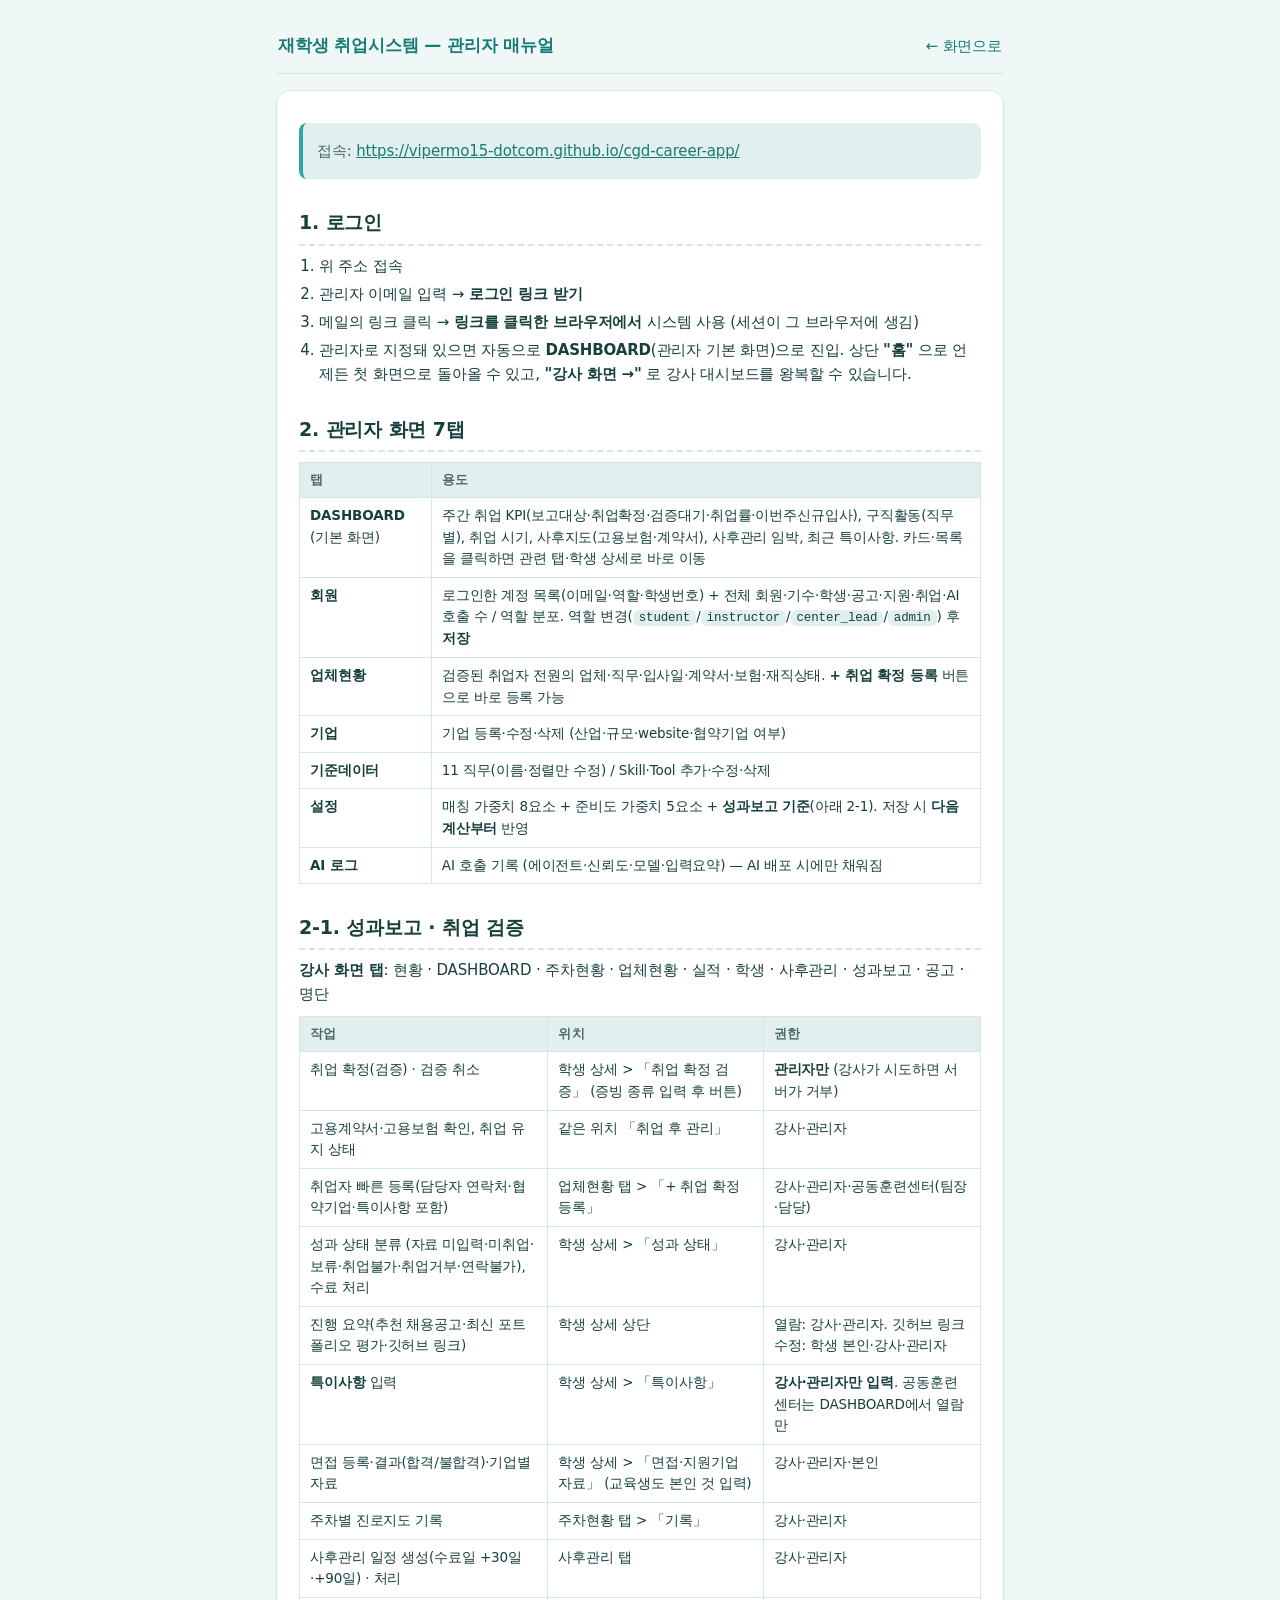
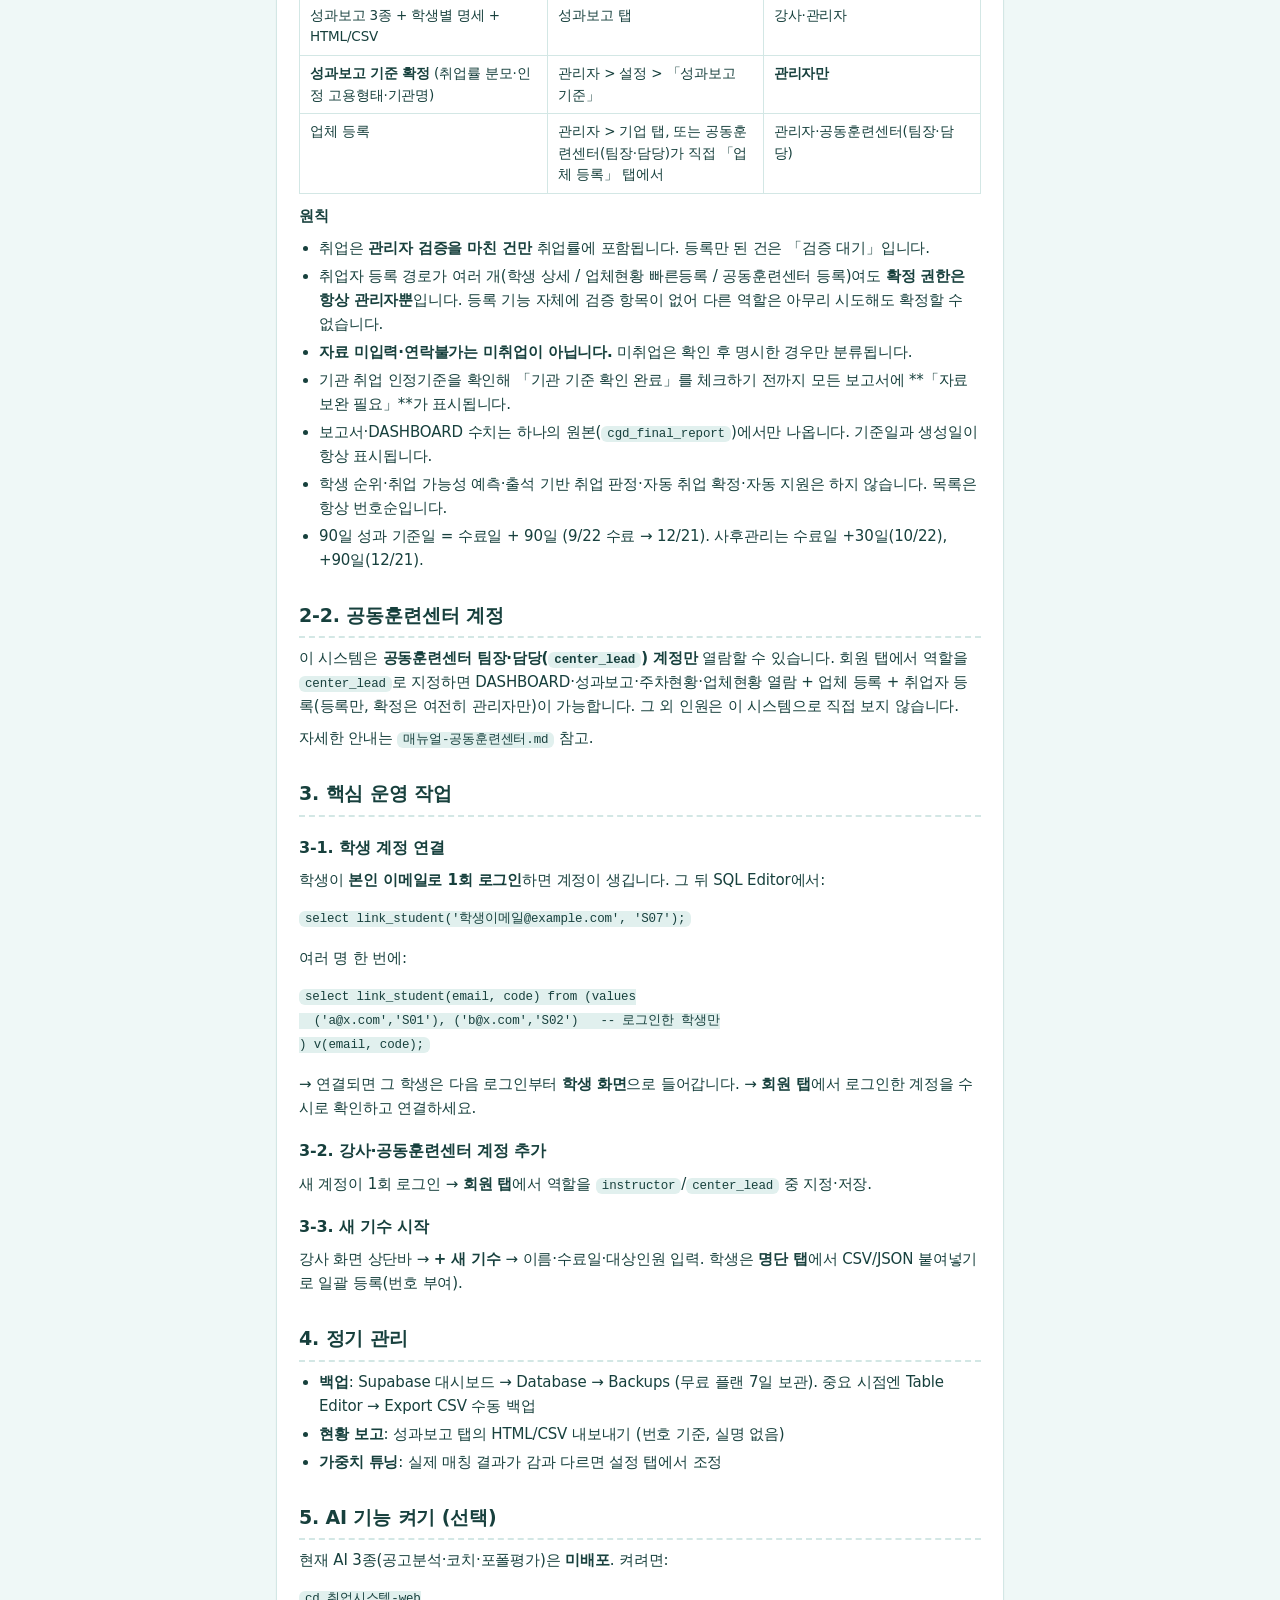
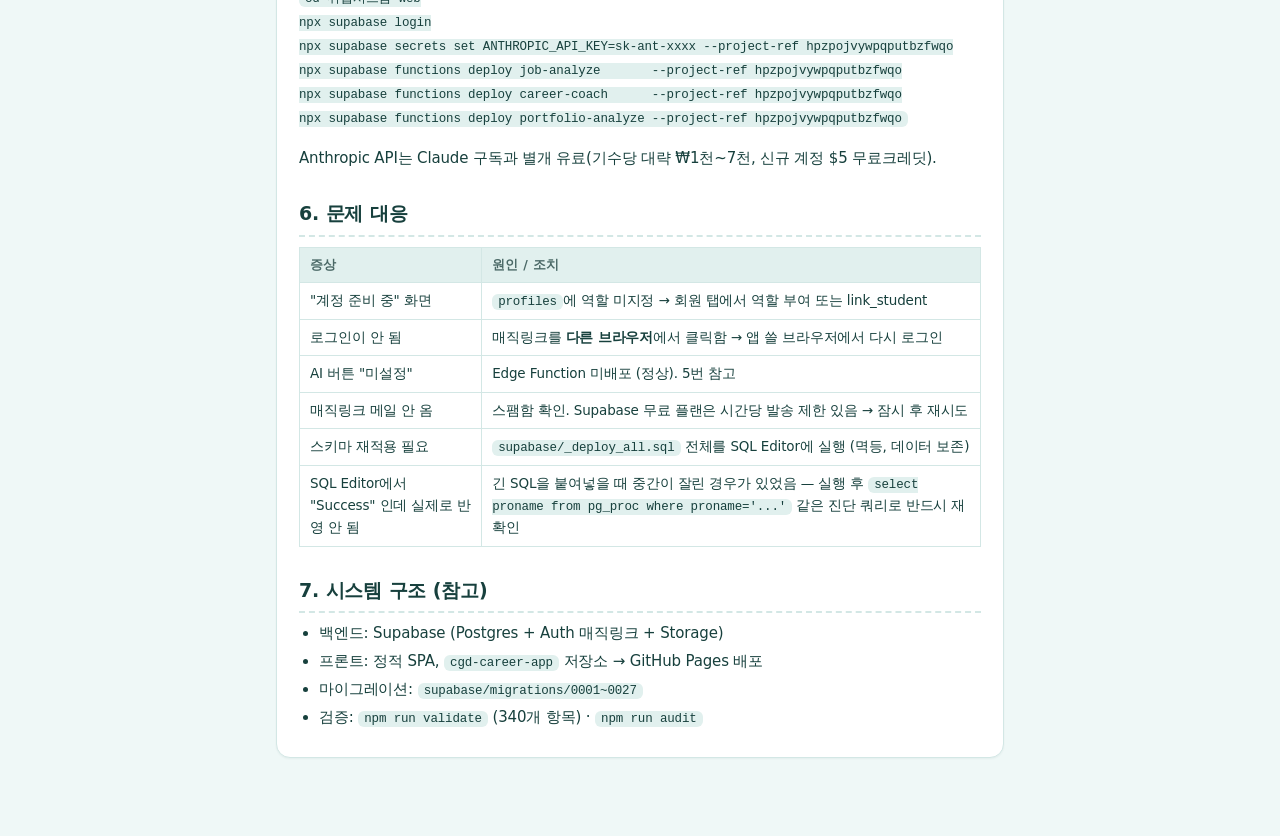
==== help/admin.html @ b1d8bd39 "앱 내 매뉴얼 링크 반영 Co-Authored-By: Claude Sonnet 5 <noreply@anthropic.com>" ====
<!doctype html>
<html lang="ko">
<head>
<meta charset="utf-8">
<meta name="viewport" content="width=device-width, initial-scale=1">
<title>재학생 취업시스템 — 관리자 매뉴얼</title>
<link rel="stylesheet" href="../app.css">
<style>
  .help-wrap { max-width: 760px; margin: 0 auto; padding: 28px 16px 64px; }
  .help-doc h2 { margin: 28px 0 8px; padding-bottom: 6px; border-bottom: 2px dashed var(--line); font-size: 19px; }
  .help-doc h3 { margin: 18px 0 6px; font-size: 16px; }
  .help-doc ul, .help-doc ol { padding-left: 20px; margin: 6px 0; }
  .help-doc li { margin: 4px 0; }
  .help-doc p { margin: 8px 0; }
  .help-doc blockquote { margin: 10px 0; padding: 8px 14px; border-left: 4px solid var(--accent); background: var(--bg-alt); color: var(--muted); border-radius: 8px; }
  .help-doc table { width: 100%; border-collapse: collapse; font-size: 13.5px; margin: 10px 0; }
  .help-doc th, .help-doc td { border: 1px solid var(--line); padding: 7px 10px; text-align: left; vertical-align: top; }
  .help-doc th { background: var(--bg-alt); font-weight: 700; }
  .help-doc code { background: var(--bg-alt); padding: 1px 6px; border-radius: 6px; font-size: 12.5px; }
</style>
</head>
<body>
<div class="help-wrap">
  <header class="topbar" style="margin-bottom:16px">
    <strong>재학생 취업시스템 — 관리자 매뉴얼</strong>
    <a href="../#/admin" class="ghost home-link" title="화면으로 돌아가기">← 화면으로</a>
  </header>
  <div class="card help-doc"><blockquote>
<p>접속: <a href="https://vipermo15-dotcom.github.io/cgd-career-app/">https://vipermo15-dotcom.github.io/cgd-career-app/</a></p>
</blockquote>
<h2>1. 로그인</h2>
<ol>
<li>위 주소 접속</li>
<li>관리자 이메일 입력 → <strong>로그인 링크 받기</strong></li>
<li>메일의 링크 클릭 → <strong>링크를 클릭한 브라우저에서</strong> 시스템 사용 (세션이 그 브라우저에 생김)</li>
<li>관리자로 지정돼 있으면 자동으로 <strong>DASHBOARD</strong>(관리자 기본 화면)으로 진입. 상단 <strong>&quot;홈&quot;</strong> 으로 언제든 첫 화면으로 돌아올 수 있고, <strong>&quot;강사 화면 →&quot;</strong> 로 강사 대시보드를 왕복할 수 있습니다.</li>
</ol>
<h2>2. 관리자 화면 7탭</h2>
<table>
<thead>
<tr>
<th>탭</th>
<th>용도</th>
</tr>
</thead>
<tbody><tr>
<td><strong>DASHBOARD</strong> (기본 화면)</td>
<td>주간 취업 KPI(보고대상·취업확정·검증대기·취업률·이번주신규입사), 구직활동(직무별), 취업 시기, 사후지도(고용보험·계약서), 사후관리 임박, 최근 특이사항. 카드·목록을 클릭하면 관련 탭·학생 상세로 바로 이동</td>
</tr>
<tr>
<td><strong>회원</strong></td>
<td>로그인한 계정 목록(이메일·역할·학생번호) + 전체 회원·기수·학생·공고·지원·취업·AI 호출 수 / 역할 분포. 역할 변경(<code>student</code>/<code>instructor</code>/<code>center_lead</code>/<code>admin</code>) 후 <strong>저장</strong></td>
</tr>
<tr>
<td><strong>업체현황</strong></td>
<td>검증된 취업자 전원의 업체·직무·입사일·계약서·보험·재직상태. <strong>+ 취업 확정 등록</strong> 버튼으로 바로 등록 가능</td>
</tr>
<tr>
<td><strong>기업</strong></td>
<td>기업 등록·수정·삭제 (산업·규모·website·협약기업 여부)</td>
</tr>
<tr>
<td><strong>기준데이터</strong></td>
<td>11 직무(이름·정렬만 수정) / Skill·Tool 추가·수정·삭제</td>
</tr>
<tr>
<td><strong>설정</strong></td>
<td>매칭 가중치 8요소 + 준비도 가중치 5요소 + <strong>성과보고 기준</strong>(아래 2-1). 저장 시 <strong>다음 계산부터</strong> 반영</td>
</tr>
<tr>
<td><strong>AI 로그</strong></td>
<td>AI 호출 기록 (에이전트·신뢰도·모델·입력요약) — AI 배포 시에만 채워짐</td>
</tr>
</tbody></table>
<h2>2-1. 성과보고 · 취업 검증</h2>
<p><strong>강사 화면 탭</strong>: 현황 · DASHBOARD · 주차현황 · 업체현황 · 실적 · 학생 · 사후관리 · 성과보고 · 공고 · 명단</p>
<table>
<thead>
<tr>
<th>작업</th>
<th>위치</th>
<th>권한</th>
</tr>
</thead>
<tbody><tr>
<td>취업 확정(검증) · 검증 취소</td>
<td>학생 상세 &gt; 「취업 확정 검증」 (증빙 종류 입력 후 버튼)</td>
<td><strong>관리자만</strong> (강사가 시도하면 서버가 거부)</td>
</tr>
<tr>
<td>고용계약서·고용보험 확인, 취업 유지 상태</td>
<td>같은 위치 「취업 후 관리」</td>
<td>강사·관리자</td>
</tr>
<tr>
<td>취업자 빠른 등록(담당자 연락처·협약기업·특이사항 포함)</td>
<td>업체현황 탭 &gt; 「+ 취업 확정 등록」</td>
<td>강사·관리자·공동훈련센터(팀장·담당)</td>
</tr>
<tr>
<td>성과 상태 분류 (자료 미입력·미취업·보류·취업불가·취업거부·연락불가), 수료 처리</td>
<td>학생 상세 &gt; 「성과 상태」</td>
<td>강사·관리자</td>
</tr>
<tr>
<td>진행 요약(추천 채용공고·최신 포트폴리오 평가·깃허브 링크)</td>
<td>학생 상세 상단</td>
<td>열람: 강사·관리자. 깃허브 링크 수정: 학생 본인·강사·관리자</td>
</tr>
<tr>
<td><strong>특이사항</strong> 입력</td>
<td>학생 상세 &gt; 「특이사항」</td>
<td><strong>강사·관리자만 입력</strong>. 공동훈련센터는 DASHBOARD에서 열람만</td>
</tr>
<tr>
<td>면접 등록·결과(합격/불합격)·기업별 자료</td>
<td>학생 상세 &gt; 「면접·지원기업 자료」 (교육생도 본인 것 입력)</td>
<td>강사·관리자·본인</td>
</tr>
<tr>
<td>주차별 진로지도 기록</td>
<td>주차현황 탭 &gt; 「기록」</td>
<td>강사·관리자</td>
</tr>
<tr>
<td>사후관리 일정 생성(수료일 +30일·+90일) · 처리</td>
<td>사후관리 탭</td>
<td>강사·관리자</td>
</tr>
<tr>
<td>성과보고 3종 + 학생별 명세 + HTML/CSV</td>
<td>성과보고 탭</td>
<td>강사·관리자</td>
</tr>
<tr>
<td><strong>성과보고 기준 확정</strong> (취업률 분모·인정 고용형태·기관명)</td>
<td>관리자 &gt; 설정 &gt; 「성과보고 기준」</td>
<td><strong>관리자만</strong></td>
</tr>
<tr>
<td>업체 등록</td>
<td>관리자 &gt; 기업 탭, 또는 공동훈련센터(팀장·담당)가 직접 「업체 등록」 탭에서</td>
<td>관리자·공동훈련센터(팀장·담당)</td>
</tr>
</tbody></table>
<p><strong>원칙</strong></p>
<ul>
<li>취업은 <strong>관리자 검증을 마친 건만</strong> 취업률에 포함됩니다. 등록만 된 건은 「검증 대기」입니다.</li>
<li>취업자 등록 경로가 여러 개(학생 상세 / 업체현황 빠른등록 / 공동훈련센터 등록)여도 <strong>확정 권한은 항상 관리자뿐</strong>입니다. 등록 기능 자체에 검증 항목이 없어 다른 역할은 아무리 시도해도 확정할 수 없습니다.</li>
<li><strong>자료 미입력·연락불가는 미취업이 아닙니다.</strong> 미취업은 확인 후 명시한 경우만 분류됩니다.</li>
<li>기관 취업 인정기준을 확인해 「기관 기준 확인 완료」를 체크하기 전까지 모든 보고서에 **「자료보완 필요」**가 표시됩니다.</li>
<li>보고서·DASHBOARD 수치는 하나의 원본(<code>cgd_final_report</code>)에서만 나옵니다. 기준일과 생성일이 항상 표시됩니다.</li>
<li>학생 순위·취업 가능성 예측·출석 기반 취업 판정·자동 취업 확정·자동 지원은 하지 않습니다. 목록은 항상 번호순입니다.</li>
<li>90일 성과 기준일 = 수료일 + 90일 (9/22 수료 → 12/21). 사후관리는 수료일 +30일(10/22), +90일(12/21).</li>
</ul>
<h2>2-2. 공동훈련센터 계정</h2>
<p>이 시스템은 <strong>공동훈련센터 팀장·담당(<code>center_lead</code>) 계정만</strong> 열람할 수 있습니다. 회원 탭에서 역할을 <code>center_lead</code>로 지정하면 DASHBOARD·성과보고·주차현황·업체현황 열람 + 업체 등록 + 취업자 등록(등록만, 확정은 여전히 관리자만)이 가능합니다. 그 외 인원은 이 시스템으로 직접 보지 않습니다.</p>
<p>자세한 안내는 <code>매뉴얼-공동훈련센터.md</code> 참고.</p>
<h2>3. 핵심 운영 작업</h2>
<h3>3-1. 학생 계정 연결</h3>
<p>학생이 <strong>본인 이메일로 1회 로그인</strong>하면 계정이 생깁니다. 그 뒤 SQL Editor에서:</p>
<pre><code class="language-sql">select link_student(&#39;학생이메일@example.com&#39;, &#39;S07&#39;);
</code></pre>
<p>여러 명 한 번에:</p>
<pre><code class="language-sql">select link_student(email, code) from (values
  (&#39;a@x.com&#39;,&#39;S01&#39;), (&#39;b@x.com&#39;,&#39;S02&#39;)   -- 로그인한 학생만
) v(email, code);
</code></pre>
<p>→ 연결되면 그 학생은 다음 로그인부터 <strong>학생 화면</strong>으로 들어갑니다.
→ <strong>회원 탭</strong>에서 로그인한 계정을 수시로 확인하고 연결하세요.</p>
<h3>3-2. 강사·공동훈련센터 계정 추가</h3>
<p>새 계정이 1회 로그인 → <strong>회원 탭</strong>에서 역할을 <code>instructor</code>/<code>center_lead</code> 중 지정·저장.</p>
<h3>3-3. 새 기수 시작</h3>
<p>강사 화면 상단바 → <strong>+ 새 기수</strong> → 이름·수료일·대상인원 입력.
학생은 <strong>명단 탭</strong>에서 CSV/JSON 붙여넣기로 일괄 등록(번호 부여).</p>
<h2>4. 정기 관리</h2>
<ul>
<li><strong>백업</strong>: Supabase 대시보드 → Database → Backups (무료 플랜 7일 보관). 중요 시점엔 Table Editor → Export CSV 수동 백업</li>
<li><strong>현황 보고</strong>: 성과보고 탭의 HTML/CSV 내보내기 (번호 기준, 실명 없음)</li>
<li><strong>가중치 튜닝</strong>: 실제 매칭 결과가 감과 다르면 설정 탭에서 조정</li>
</ul>
<h2>5. AI 기능 켜기 (선택)</h2>
<p>현재 AI 3종(공고분석·코치·포폴평가)은 <strong>미배포</strong>. 켜려면:</p>
<pre><code class="language-bash">cd 취업시스템-web
npx supabase login
npx supabase secrets set ANTHROPIC_API_KEY=sk-ant-xxxx --project-ref hpzpojvywpqputbzfwqo
npx supabase functions deploy job-analyze       --project-ref hpzpojvywpqputbzfwqo
npx supabase functions deploy career-coach      --project-ref hpzpojvywpqputbzfwqo
npx supabase functions deploy portfolio-analyze --project-ref hpzpojvywpqputbzfwqo
</code></pre>
<p>Anthropic API는 Claude 구독과 별개 유료(기수당 대략 ₩1천~7천, 신규 계정 $5 무료크레딧).</p>
<h2>6. 문제 대응</h2>
<table>
<thead>
<tr>
<th>증상</th>
<th>원인 / 조치</th>
</tr>
</thead>
<tbody><tr>
<td>&quot;계정 준비 중&quot; 화면</td>
<td><code>profiles</code>에 역할 미지정 → 회원 탭에서 역할 부여 또는 link_student</td>
</tr>
<tr>
<td>로그인이 안 됨</td>
<td>매직링크를 <strong>다른 브라우저</strong>에서 클릭함 → 앱 쓸 브라우저에서 다시 로그인</td>
</tr>
<tr>
<td>AI 버튼 &quot;미설정&quot;</td>
<td>Edge Function 미배포 (정상). 5번 참고</td>
</tr>
<tr>
<td>매직링크 메일 안 옴</td>
<td>스팸함 확인. Supabase 무료 플랜은 시간당 발송 제한 있음 → 잠시 후 재시도</td>
</tr>
<tr>
<td>스키마 재적용 필요</td>
<td><code>supabase/_deploy_all.sql</code> 전체를 SQL Editor에 실행 (멱등, 데이터 보존)</td>
</tr>
<tr>
<td>SQL Editor에서 &quot;Success&quot; 인데 실제로 반영 안 됨</td>
<td>긴 SQL을 붙여넣을 때 중간이 잘린 경우가 있었음 — 실행 후 <code>select proname from pg_proc where proname=&#39;...&#39;</code> 같은 진단 쿼리로 반드시 재확인</td>
</tr>
</tbody></table>
<h2>7. 시스템 구조 (참고)</h2>
<ul>
<li>백엔드: Supabase (Postgres + Auth 매직링크 + Storage)</li>
<li>프론트: 정적 SPA, <code>cgd-career-app</code> 저장소 → GitHub Pages 배포</li>
<li>마이그레이션: <code>supabase/migrations/0001~0027</code></li>
<li>검증: <code>npm run validate</code> (340개 항목) · <code>npm run audit</code></li>
</ul>
</div>
</div>
</body>
</html>
---- app.css ----
/* =====================================================================
   재학생 취업시스템 — 인터페이스 디자인 (Flip7 색 · 미니멀 정리판)
   Teal 주조 + Gold CTA(화면당 1개) + Coral 경고 · 크림 입력면 · 알약 버튼
   장식(글로우·점선·카드 좌측 바·그라디언트·통통 튀는 효과)은 쓰지 않고,
   색은 "의미가 있을 때만" 쓴다: 지표 카드 좌측 바 / 상태 배지 / 오류 카드.
   ===================================================================== */
:root {
  /* Primary Teal */
  --brand: #187A75;       /* Primary Dark — 제목 (흰 배경 대비 5:1) */
  --accent-strong: #187A75; /* 흰 글자를 올리는 버튼·활성 탭 배경 (대비 5:1) */
  --accent: #2BA8A2;      /* Primary Teal — 버튼·강조 */
  --accent-light: #3CC4BD;
  --house: #1E8C86;
  --green-light: #E8F6F5; /* Primary BG */
  /* Gold · Coral · Sky */
  --gold: #FFD23F;
  --gold-dark: #E6B800;
  --gold-lightest: #FFF8E7;
  --coral: #EF6C4A;
  --coral-dark: #D45233;
  --sky: #5DADE2;
  /* 표면 */
  --bg: #EFF8F7;          /* Surface Base */
  --bg-alt: #E1F0EE;
  --card: #FFFFFF;
  --input: #FFF8E7;       /* Cream — 입력면 */
  /* 텍스트 */
  --ink: #17403D;
  --muted: #4A6866;
  --line: #D3E7E5;
  /* 시맨틱 */
  --ok: #1B7A43;
  --err: #B8391B;
  --warn-bg: #FFF8E7;
  /* 형태 */
  --radius: 14px;
  --pill: 999px;
  /* 그림자는 카드 경계 정도만 */
  --shadow-card: 0 1px 2px rgba(23,64,61,.05);
  --shadow-nav: none;
  --glow-teal: none;          /* (이전 컬러 글로우 — 미니멀 정리로 제거, 변수명은 호환용으로 유지) */
  --glow-gold: none;
  --glow-coral: none;
}
* { box-sizing: border-box; }
body {
  margin: 0; background: var(--bg); color: var(--ink);
  font: 15px/1.6 -apple-system,BlinkMacSystemFont,"Apple SD Gothic Neo","Noto Sans KR",system-ui,sans-serif;
  letter-spacing: -0.01em;
  -webkit-font-smoothing: antialiased;
}
#app { max-width: 960px; margin: 0 auto; padding: 28px 16px 64px; }
.muted { color: var(--muted); }
.small { font-size: 13px; }
a { color: var(--accent-strong); }
code {
  background: var(--bg-alt); padding: 1px 6px; border-radius: 6px; font-size: 12px;
  font-family: ui-monospace, SFMono-Regular, Menlo, monospace;
}

/* ---------- 카드 ---------- */
.card {
  background: var(--card); border: 1px solid var(--line);
  border-radius: var(--radius); padding: 22px; margin-bottom: 16px;
  box-shadow: var(--shadow-card);
}
.card h1 { margin: 0 0 6px; font-size: 21px; font-weight: 800; color: var(--brand); letter-spacing: -0.01em; }
.card h2 { margin: 0 0 8px; font-size: 17px; font-weight: 700; letter-spacing: -0.16px; }

/* ---------- 로그인 ---------- */
.login { max-width: 380px; margin: 9vh auto 0; }
.login h1 { text-align: center; }
.login form { display: flex; flex-direction: column; gap: 10px; margin: 16px 0 8px; }

/* ---------- 입력 ---------- */
input, select, textarea {
  font: inherit; font-size: 16px; letter-spacing: -0.01em;   /* 16px 미만이면 iOS Safari 가 포커스 시 화면을 자동 확대함 */
  padding: 10px 13px; border-radius: 10px;
  border: 1px solid var(--line); background: var(--input); color: var(--ink); width: 100%;
}
textarea { resize: vertical; }
input:focus, select:focus, textarea:focus {
  outline: 2px solid var(--accent-strong); outline-offset: 1px; border-color: var(--accent-strong);
}

/* ---------- 버튼: 알약형 · 단색 · 눌림은 살짝만 ---------- */
button {
  font: inherit; letter-spacing: -0.01em; font-weight: 600;
  padding: 9px 18px; border-radius: var(--pill);
  background: var(--accent-strong); color: #fff; border: 1px solid var(--accent-strong);
  cursor: pointer; transition: background-color .15s ease, border-color .15s ease, opacity .15s ease;
  box-shadow: var(--glow-teal);
}
button.cta { background: var(--gold); color: #3d3000; border-color: var(--gold); font-weight: 700; }
button.cta:hover:not(:disabled) { background: #F5C82B; filter: none; }
button.danger { background: #B8391B; border-color: #B8391B; }
button:hover:not(:disabled) { filter: brightness(1.06); }
button:active:not(:disabled) { transform: scale(0.98); }
button:disabled { opacity: .55; cursor: default; }
button.ghost {
  background: transparent; color: var(--muted); border: 1px solid var(--line); font-weight: 500; box-shadow: none;
}
button.ghost:hover:not(:disabled) { filter: none; border-color: var(--muted); color: var(--ink); }

/* ---------- 메시지 ---------- */
.msg { margin: 6px 0 0; font-size: 13.5px; }
.msg.ok { color: var(--ok); }
.msg.err { color: var(--err); }

/* ---------- 상단바 ---------- */
.topbar {
  display: flex; align-items: center; gap: 12px;
  padding: 4px 2px 14px; margin-bottom: 16px; border-bottom: 1px solid var(--line);
}
.topbar strong { font-size: 17px; font-weight: 800; color: var(--brand); letter-spacing: -0.16px; }
.topbar .ghost { margin-left: auto; }
.topbar a.ghost { text-decoration: none; }

/* ---------- 표 ---------- */
table { width: 100%; border-collapse: collapse; font-size: 14px; }
th, td { text-align: left; padding: 9px 10px; border-bottom: 1px solid var(--line); vertical-align: top; }
th { color: var(--muted); font-weight: 600; font-size: 12.5px; letter-spacing: 0.02em; }
.scroll-x { overflow-x: auto; }
tr.warn td { background: var(--warn-bg); }
table.rowlink tr[data-id] { cursor: pointer; }
table.rowlink tr[data-id]:hover td { background: var(--bg-alt); }

/* ---------- 기수 바 ---------- */
.cohortbar {
  display: flex; flex-wrap: wrap; gap: 10px; align-items: center;
  padding: 4px 0 14px; font-size: 14px;
}
.cohortbar label { display: flex; gap: 6px; align-items: center; color: var(--muted); }
.cohortbar select { width: auto; min-width: 220px; }
.cform .row { flex-wrap: wrap; }
.cform label { display: flex; flex-direction: column; font-size: 13px; color: var(--muted); gap: 3px; }
.cform input { width: auto; }

/* ---------- 탭 (풀필 그룹) ---------- */
.tabs { display: flex; gap: 6px; margin-bottom: 16px; flex-wrap: wrap; }
.tabs button {
  background: transparent; color: var(--muted);
  border: 1px solid var(--line); font-weight: 500; padding: 7px 16px;
}
.tabs button.on { background: var(--accent-strong); color: #fff; border-color: var(--accent-strong); box-shadow: var(--glow-teal); }
.tabs button:not(.on) { box-shadow: none; }

/* ---------- KPI 그리드 ---------- */
.grid { display: grid; grid-template-columns: repeat(auto-fit, minmax(160px, 1fr)); gap: 12px; }
.kpi { display: flex; flex-direction: column; gap: 2px; }
.grid > .card { border-left: 4px solid var(--accent); }
.grid > .card:nth-child(4n+2) { border-left-color: var(--gold); }
.grid > .card:nth-child(4n+3) { border-left-color: var(--coral); }
.grid > .card:nth-child(4n+4) { border-left-color: var(--sky); }
.kpi > span:first-child { color: var(--muted); font-size: 13px; }
.kpi b { font-size: 26px; font-weight: 800; color: var(--ink); letter-spacing: -0.02em; }

/* ---------- 배지 ---------- */
.badge {
  display: inline-block; margin: 2px 4px 2px 0; padding: 3px 11px;
  background: var(--bg-alt); color: var(--ink); border-radius: var(--pill); font-size: 13px;
}
/* 배지 안의 링크(자료 열기·삭제)는 글자만큼만 눌림 영역이 생겨 모바일에서 오탭하기 쉬움 → 여백을 넓혀줌 */
.badge a { display: inline-block; padding: 4px 3px; margin: -4px -3px; }
.badge a[class*="del"] { margin-left: 4px; }

/* ---------- 상세 패널 ---------- */
.detail .dhead { display: flex; align-items: center; }
.detail .dhead .ghost { margin-left: auto; }
.detail .row { display: flex; flex-wrap: wrap; gap: 10px; align-items: center; margin: 10px 0; }
.detail .row label { display: flex; flex-direction: column; font-size: 13px; color: var(--muted); gap: 3px; }
.detail .row select { width: auto; min-width: 130px; }
.detail h2 { margin: 20px 0 6px; }

ul.gates, ul.fb, ul.log { padding-left: 18px; margin: 6px 0; }
ul.gates li, ul.fb li { margin-bottom: 10px; }
ul.log li { margin-bottom: 4px; }

/* ---------- 학생 파이프라인 스테퍼 ---------- */
.stepper { list-style: none; display: flex; flex-wrap: wrap; gap: 6px; padding: 0; margin: 12px 0; }
.stepper li {
  padding: 5px 13px; border-radius: var(--pill); font-size: 13px;
  background: var(--bg-alt); color: var(--muted);
}
.stepper li.done { background: var(--green-light); color: var(--brand); }
.stepper li.cur { background: var(--gold); color: #4a3b00; font-weight: 800; box-shadow: var(--glow-gold); }

.chk { display: flex; gap: 8px; align-items: flex-start; font-size: 13px; margin: 8px 0 14px; }
.chk input { width: auto; }

/* ---------- 아티팩트 카드 ---------- */
.artcard {
  border: 1px solid var(--line); border-radius: var(--radius); padding: 14px;
  margin-bottom: 10px; display: flex; flex-direction: column; gap: 8px;
  background: var(--card);
}
.artcard .arthead { display: flex; align-items: center; gap: 10px; }
.artcard .arthead select { width: auto; margin-left: auto; }
.artcard .a-save { align-self: flex-start; }

.prev {
  background: var(--bg-alt); border-radius: 10px; padding: 10px; margin-top: 10px;
  font-size: 12px; max-height: 240px; overflow: auto; white-space: pre-wrap;
}

/* ---------- 퍼널 바 ---------- */
.funnel { display: flex; flex-direction: column; gap: 6px; margin: 10px 0; }
.fn-row { display: flex; align-items: center; gap: 10px; }
.fn-label { width: 72px; font-size: 13px; color: var(--muted); flex-shrink: 0; }
.fn-bar {
  height: 20px; min-width: 3px; border-radius: 4px;
  background: var(--accent); transition: width .3s;
}
.fn-n { font-size: 13px; font-weight: 700; }

/* ---------- 매칭 등급 배지 (A = 골드 세리머니) ---------- */
.grade {
  display: inline-block; padding: 2px 9px; border-radius: var(--pill);
  font-size: 12px; font-weight: 700; color: #fff;
}
.grade.g-a { background: var(--gold); color: #4a3b00; }
.grade.g-b { background: var(--accent-strong); }
.grade.g-c { background: var(--gold-dark); color: #4a3b00; }
.grade.g-d { background: #B8391B; }
.grade.g-e { background: #8b9299; }

/* ---------- AI 코치 챗 ---------- */
.coach-log {
  max-height: 300px; overflow-y: auto; margin: 10px 0;
  display: flex; flex-direction: column; gap: 8px;
}
.coach-b {
  max-width: 85%; padding: 9px 13px; border-radius: 14px;
  font-size: 14px; white-space: pre-wrap; line-height: 1.55;
}
.coach-b.me { align-self: flex-end; background: var(--accent-strong); color: #fff; border-bottom-right-radius: 4px; }
.coach-b.ai { align-self: flex-start; background: var(--bg-alt); border-bottom-left-radius: 4px; }

/* 밝은 테마 고정 (브라우저의 다크 모드 설정과 상관없이 동일하게 표시) */
:root { color-scheme: light; }


/* ============ 레이아웃: PC 사이드바 / 모바일 하단 탭 (탭이 있는 강사·관리자 화면) ============ */
@media (min-width: 900px) {
  #app:has(> .tabs) {
    max-width: 1240px;
    display: grid; grid-template-columns: 210px minmax(0, 1fr); column-gap: 24px;
    grid-template-areas: "top top" "side bar" "side pane";
    grid-template-rows: auto auto 1fr; align-items: start;
  }
  #app:has(> .tabs) > .topbar { grid-area: top; }
  #app:has(> .tabs) > .cohortbar { grid-area: bar; }
  #app:has(> .tabs) > #pane, #app:has(> .tabs) > section { grid-area: pane; min-width: 0; }
  #app:has(> .tabs) > .tabs {
    grid-area: side; position: sticky; top: 16px;
    flex-direction: column; gap: 4px; margin: 0; padding: 12px;
    background: var(--card); border: 1px solid var(--line); border-radius: 20px;
    box-shadow: var(--shadow-card);
  }
  #app:has(> .tabs) > .tabs button {
    width: 100%; text-align: left; border: 0; border-radius: 14px;
    padding: 11px 16px; font-weight: 600; color: var(--ink); background: transparent; box-shadow: none;
  }
  #app:has(> .tabs) > .tabs button:hover:not(.on) { background: var(--green-light); filter: none; }
  #app:has(> .tabs) > .tabs button.on { background: var(--accent-strong); color: #fff; box-shadow: var(--glow-teal); }
}
@media (max-width: 899px) {
  #app:has(> .tabs) { padding-bottom: 92px; }
  #app:has(> .tabs) > .tabs {
    position: fixed; left: 0; right: 0; bottom: 0; z-index: 50; margin: 0;
    flex-wrap: nowrap; overflow-x: auto; gap: 4px; padding: 8px 10px calc(8px + env(safe-area-inset-bottom));
    background: var(--card); border-top: 1px solid var(--line);
  }
  #app:has(> .tabs) > .tabs button { flex: 0 0 auto; white-space: nowrap; }
}

/* ============ 모바일 (≤640px) ============ */
@media (max-width: 640px) {
  #app { padding: 14px 10px 48px; }
  .card { padding: 15px 13px; margin-bottom: 12px; }
  .card h1 { font-size: 19px; }
  .card h2 { font-size: 16px; }

  .topbar { flex-wrap: wrap; gap: 6px 10px; padding: 4px 2px 10px; }
  .topbar strong { font-size: 16px; }
  .topbar .small { order: 3; width: 100%; }
  /* 데스크톱의 margin-left:auto 는 좁은 화면에서 버튼 줄바꿈 대신 화면 밖으로 밀려나가게 만들어 0으로 되돌림 */
  .topbar .ghost { margin-left: 0; }

  .tabs { overflow-x: auto; flex-wrap: nowrap; -webkit-overflow-scrolling: touch; scrollbar-width: none; }
  .tabs::-webkit-scrollbar { display: none; }
  .tabs button { flex: 0 0 auto; white-space: nowrap; }

  .cohortbar { gap: 8px; }

  .row { gap: 8px; }
  .row > input, .row > select, .row > textarea { flex: 1 1 46%; min-width: 0; }
  .row > button { flex: 1 1 100%; }
  .row > .msg { flex: 1 1 100%; }

  .cohortbar select { min-width: 0; flex: 1 1 100%; }
  .cohortbar label { flex: 1 1 100%; }
  .detail .row select, .detail .row label { min-width: 0; flex: 1 1 46%; }
  .cform label { flex: 1 1 46%; }
  .cform input { width: 100%; }

  input, select, button, textarea { min-height: 44px; }
  .stepper li { font-size: 12px; padding: 4px 11px; }

  .scroll-x { margin: 0 -13px; padding: 0 13px; }
  table { font-size: 13px; }
  th, td { padding: 6px 8px; }
  .scroll-x table td, .scroll-x table th { white-space: nowrap; }
  .scroll-x table td:first-child { white-space: normal; }

  .fn-label { width: 56px; font-size: 12px; }
  .fn-bar { height: 16px; }
  .coach-log { max-height: 240px; }
  .coach-b { max-width: 92%; font-size: 13px; }
  .kpi b { font-size: 21px; }
  .grid { grid-template-columns: 1fr 1fr; }

  ul.gates, ul.fb, ul.log { padding-left: 16px; }
  .detail .dhead { flex-wrap: wrap; gap: 4px; }
}


/* ============ 접근성: 키보드 포커스 · 터치 · 움직임 줄이기 ============ */
button:focus-visible, a:focus-visible, summary:focus-visible {
  outline: 3px solid rgba(43,168,162,.55); outline-offset: 2px;
}
@media (pointer: coarse) {
  input, select, button, textarea { min-height: 44px; }
}
tr[hidden] { display: none; }
input[type="search"] { -webkit-appearance: none; appearance: none; }

/* ============ 알림 (toast) ============ */
#toast-wrap {
  position: fixed; top: 16px; right: 16px; z-index: 200;
  display: flex; flex-direction: column; gap: 10px;
  width: min(440px, calc(100vw - 32px)); pointer-events: none;
}
.toast {
  pointer-events: auto; display: flex; align-items: center; gap: 10px;
  padding: 12px 8px 12px 16px; border-radius: var(--radius);
  font-size: 15px; font-weight: 600; line-height: 1.45;
  box-shadow: 0 4px 16px rgba(23,64,61,.16);
}
.toast.ok   { background: #DDF4E6; color: #1B5E36; }
.toast.err  { background: #FDE5DE; color: #8F2A12; }
.toast.info { background: #E3F1FA; color: #174F73; }
.toast-msg { flex: 1 1 auto; }
.toast .toast-act { padding: 6px 16px; font-size: 14px; background: var(--ink); border-color: var(--ink); box-shadow: none; }
.toast .toast-x {
  padding: 0; width: 36px; min-width: 36px; height: 36px; font-size: 22px; line-height: 1;
  color: inherit; border: 0; background: transparent;
}
@media (max-width: 899px) {
  #toast-wrap { top: auto; bottom: 88px; right: 10px; left: 10px; width: auto; }
}

/* ============ 확인 대화상자 ============ */
.dlg-back {
  position: fixed; inset: 0; z-index: 300; display: flex; align-items: center; justify-content: center;
  padding: 16px; background: rgba(23,64,61,.40);
}
.dlg {
  width: min(400px, 100%); background: var(--card); border-radius: 24px; padding: 24px;
  box-shadow: 0 8px 24px rgba(23,64,61,.22);
}
.dlg h2 { margin: 0 0 8px; font-size: 18px; font-weight: 800; }
.dlg p { margin: 0 0 20px; color: var(--muted); line-height: 1.6; }
.dlg-row { display: flex; justify-content: flex-end; gap: 10px; }
.dlg-row button { min-width: 88px; }
.dlg.dlg-wide { width: min(520px, 100%); }
.dlg .dlg-body { max-height: 40vh; overflow-y: auto; font-size: 13.5px; color: var(--ink); line-height: 1.6;
  background: var(--bg-alt); border-radius: 12px; padding: 12px 14px; margin-bottom: 14px; }
.dlg .dlg-body p { color: var(--ink); margin: 0 0 8px; }
.dlg .dlg-body ul { margin: 0; padding-left: 18px; }
.dlg .dlg-ack { display: flex; gap: 8px; align-items: flex-start; font-size: 13.5px; margin-bottom: 16px; }
.dlg .dlg-ack input { width: auto; margin-top: 3px; }

/* ============ 로딩 자리표시 · 오류 카드 ============ */
.skel-list { display: flex; flex-direction: column; gap: 14px; padding: 8px 2px; }
.skel {
  height: 16px; border-radius: var(--pill);
  background: linear-gradient(90deg, var(--green-light) 25%, #F6FBFA 50%, var(--green-light) 75%);
  background-size: 200% 100%; animation: skel 1.3s linear infinite;
}
@keyframes skel { from { background-position: 200% 0; } to { background-position: -200% 0; } }
.card.err { border-color: #F0C9BD; border-left: 4px solid var(--err); background: #FFF6F3; color: #8F2A12; }
.card.err h2 { color: #8F2A12; }
.card.err p { margin: 0 0 12px; }
.card.err .retry { background: #B8391B; border-color: #B8391B; }
@media (prefers-reduced-motion: reduce) {
  .skel { animation: none; }
  button { transition: none; }
}


/* ============ 관리자 화면: 탭 아이콘 · 개요 · 표→카드 ============ */

/* 탭 아이콘 (관리자 nav.tabs.with-icons 만 해당) */
.tabs.with-icons button { display: inline-flex; align-items: center; gap: 10px; }
.tabs.with-icons .ti { display: inline-flex; align-items: center; justify-content: center; }
.tabs.with-icons .ti svg { width: 20px; height: 20px; flex: none; }
@media (min-width: 900px) {
  #app:has(> .tabs.with-icons) > .tabs button { display: flex; align-items: center; gap: 12px; }
}
/* 모바일 하단 탭: 아이콘 위, 이름 아래 — 현재 탭은 아이콘 알약이 진한 틸 */
@media (max-width: 899px) {
  #app:has(> .tabs.with-icons) > .tabs { gap: 0; padding-left: 4px; padding-right: 4px; }
  #app:has(> .tabs.with-icons) > .tabs button {
    flex: 0 0 76px; flex-direction: column; justify-content: center; gap: 2px;
    min-height: 56px; padding: 4px 0; border: 0; border-radius: 16px;
    background: transparent; color: var(--ink); box-shadow: none;
    font-size: 12px; font-weight: 500;
  }
  #app:has(> .tabs.with-icons) > .tabs .ti { width: 56px; height: 30px; border-radius: var(--pill); }
  #app:has(> .tabs.with-icons) > .tabs button.on { background: transparent; color: var(--accent-strong); font-weight: 800; box-shadow: none; }
  #app:has(> .tabs.with-icons) > .tabs button.on .ti { background: var(--accent-strong); color: #fff; }
}

/* 개요: KPI 4열 · 2단 카드 · 활동 피드 */
.grid.kpis { grid-template-columns: repeat(4, minmax(0, 1fr)); margin-bottom: 16px; }
.grid.kpis .kpi b { font-size: 30px; }
.grid.kpis > .card { margin-bottom: 0; }
.cols2 { display: grid; grid-template-columns: repeat(2, minmax(0, 1fr)); gap: 16px; }
/* 종합관제판: 클릭하면 해당 메뉴로 이동하는 카드·행·목록 항목 */
.clickable { cursor: pointer; transition: box-shadow .15s, transform .15s, background .15s; }
.card.clickable:hover, .card.kpi.clickable:hover { box-shadow: var(--shadow-nav); transform: translateY(-1px); }
.card.kpi.clickable:focus-visible, .card.clickable:focus-visible { outline: 2px solid var(--accent); outline-offset: 2px; }
tr.clickable:hover { background: var(--bg-alt); }
li.clickable:hover { background: var(--bg-alt); border-radius: 8px; }
.badge.lg { padding: 4px 14px; font-size: 14px; font-weight: 700; }
.badge.warn { background: #FFF3C4; color: #7A5A00; }
.badge.ok { background: #DDF4E6; color: #1B7A43; }
ul.log.feed { list-style: none; padding: 0; margin: 0; }
ul.log.feed li {
  display: flex; gap: 12px; align-items: baseline;
  padding: 10px 0; margin: 0; border-bottom: 1px solid var(--line);
}
ul.log.feed li:last-child { border-bottom: 0; }
ul.log.feed li > .muted { flex: none; }
.card h2 .badge { vertical-align: middle; margin-left: 6px; }
@media (max-width: 899px) {
  .cols2 { grid-template-columns: 1fr; gap: 0; }
}
@media (max-width: 640px) {
  .grid.kpis { grid-template-columns: 1fr 1fr; gap: 10px; }
  .grid.kpis .kpi b { font-size: 26px; }
  .grid.kpis > .card:last-child:nth-child(odd) { grid-column: span 2; }
  ul.log.feed li { flex-direction: column; gap: 2px; }
}

/* 표 → 카드 (≤640px): table.tbl-cards 의 각 행이 카드 한 장이 된다.
   첫 칸(td.tc-title)이 카드 제목, 나머지 칸은 data-label 이 위에 작게 붙고, td.tc-act 는 버튼 줄. */
@media (max-width: 640px) {
  .scroll-x:has(> table.tbl-cards) { margin: 0; padding: 0; overflow: visible; }
  table.tbl-cards, .tbl-cards tbody, .tbl-cards tr, .tbl-cards td { display: block; width: 100%; box-sizing: border-box; }
  .tbl-cards tr:has(> th) { display: none; }
  .tbl-cards tr {
    margin: 10px 0; padding: 12px 14px; background: var(--card);
    border: 1px solid var(--line); border-radius: 16px;
  }
  .tbl-cards tr[hidden] { display: none; }
  .scroll-x table.tbl-cards td { padding: 4px 0; border: 0; white-space: normal; }
  .tbl-cards td[data-label]::before {
    content: attr(data-label); display: block; margin-bottom: 2px;
    font-size: 12px; color: var(--muted);
  }
  .tbl-cards td.tc-title { font-size: 15px; font-weight: 700; word-break: break-all; }
  .tbl-cards td input:not([type="checkbox"]):not([type="radio"]), .tbl-cards td select { width: 100% !important; }
  .tbl-cards td label.small { display: flex; align-items: center; gap: 8px; min-height: 44px; }
  .tbl-cards td label.small input[type="checkbox"] { width: 22px; height: 22px; min-height: 0; flex: none; margin: 0; }
  .tbl-cards td label.small { white-space: nowrap; }
  .tbl-cards td.tc-act { display: flex; flex-wrap: wrap; align-items: center; gap: 8px; padding-top: 8px; }
  .tbl-cards td.tc-act button { flex: 1 1 auto; }
  .tbl-cards td.tc-act .msg { flex: 1 1 100%; margin: 0; }
  .tbl-cards td.muted[colspan] { text-align: center; padding: 16px 0; }
}


/* 관리자 화면 보정: 입력 줄 · 표 정렬 · 표 안 버튼 · 상단바 버튼 간격 */
.arow { display: flex; flex-wrap: wrap; gap: 10px; align-items: center; margin: 10px 0; }
.arow .msg { margin: 0; }
.arow > .muted.small { white-space: nowrap; }
.topbar .ghost + .ghost { margin-left: 0; }
.tbl-cards td { vertical-align: middle; }
.tbl-cards td.tc-act .ghost { color: var(--accent-strong); border-color: var(--accent); font-weight: 600; }
.tbl-cards .r-del, .tbl-cards .co-del { color: #B8391B !important; border-color: #B8391B !important; }
@media (max-width: 640px) {
  .tbl-cards tr { display: grid; grid-template-columns: 1fr 1fr; column-gap: 12px; }
  .tbl-cards td.tc-title, .tbl-cards td.tc-act, .tbl-cards td.tc-wide,
  .tbl-cards td:has(> input:not([type="checkbox"])), .tbl-cards td:has(> select) { grid-column: 1 / -1; }
  .tbl-cards td[colspan] { grid-column: 1 / -1; }
  .arow > input, .arow > select { flex: 1 1 100%; width: 100% !important; }
  .arow > input[type="search"] { flex: 1 1 auto; }
}

/* 관리자 화면 보정 2: 라벨 있는 입력 · 체크박스 색 · 기관명/과정명 나란히 */
.arow > label:not(.chk) { display: flex; flex-direction: column; gap: 4px; font-size: 13px; color: var(--muted); }
.arow > label.small select, .arow > label.small input { font-size: 14px; }
.arow > input.grow { flex: 1 1 260px; width: auto; }
input[type="checkbox"] { accent-color: var(--accent-strong); }
.chk { align-items: center; }

/* 카드형 표 보정: 빈 칸 숨김 · 경고 행 · 눌러서 여는 행 · 단위 표시 */
.tbl-cards td:empty { display: none; }
@media (max-width: 640px) {
  .tbl-cards tr.warn { background: var(--warn-bg); }
  .scroll-x table.tbl-cards tr.warn td { background: transparent; }
  .tbl-cards.rowlink tr[data-id], .tbl-cards.rowlink tr[data-code] { cursor: pointer; }
  .tbl-cards.rowlink tr[data-id]:active, .tbl-cards.rowlink tr[data-code]:active { background: var(--bg-alt); }
  .tbl-cards .unit { display: none; }   /* 라벨에 (%) 가 이미 있음 */
  .tbl-cards td .grade { margin-right: 4px; }
}

/* 기수 선택 줄: 라벨이 세로로 쪼개지지 않게 */
@media (max-width: 640px) {
  .cohortbar label { white-space: nowrap; }
  .cohortbar label > select { flex: 1 1 auto; min-width: 0; width: auto; }
}

/* 모바일: 라벨 달린 입력줄 (희망 직무 1·2·3순위, 희망 조건 등)은 라벨 위 · 입력칸 아래로 쌓는다 */
@media (max-width: 640px) {
  .row > label.small { display: flex; flex-direction: column; gap: 3px; flex: 1 1 46%; min-width: 0; }
  .row > label.small > select, .row > label.small > input:not([type="checkbox"]) { width: 100% !important; }
}
@media (max-width: 640px) {
  /* 기존 모바일 규칙(.row > input 등)은 .row 가 flex 라는 전제라서, 학생·강사 화면의 .row 도 모바일에서 flex 로 둔다 */
  .row { display: flex; flex-wrap: wrap; align-items: flex-end; }
}

/* 배지 안 링크: 옅은 배경 위에서 글자 대비 4.5:1 이상 */
.badge a { color: #0F5F5B; }
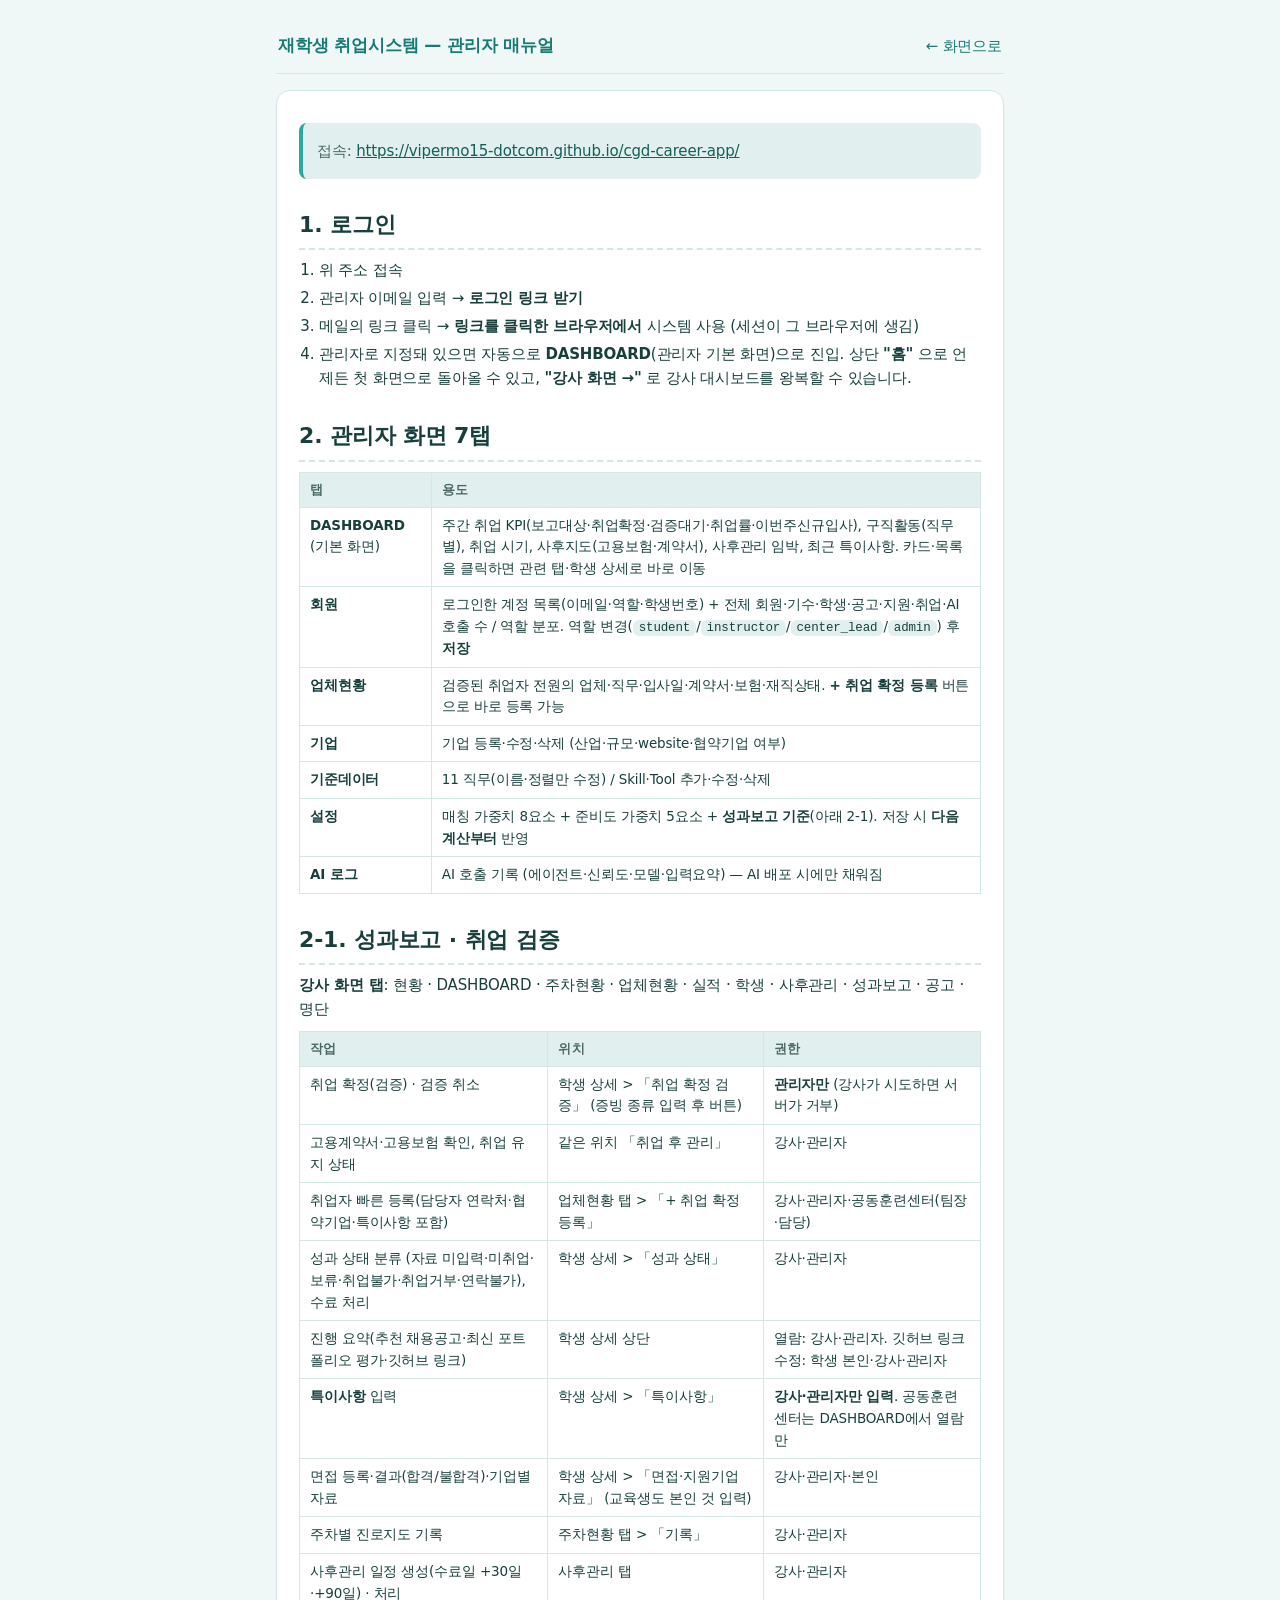
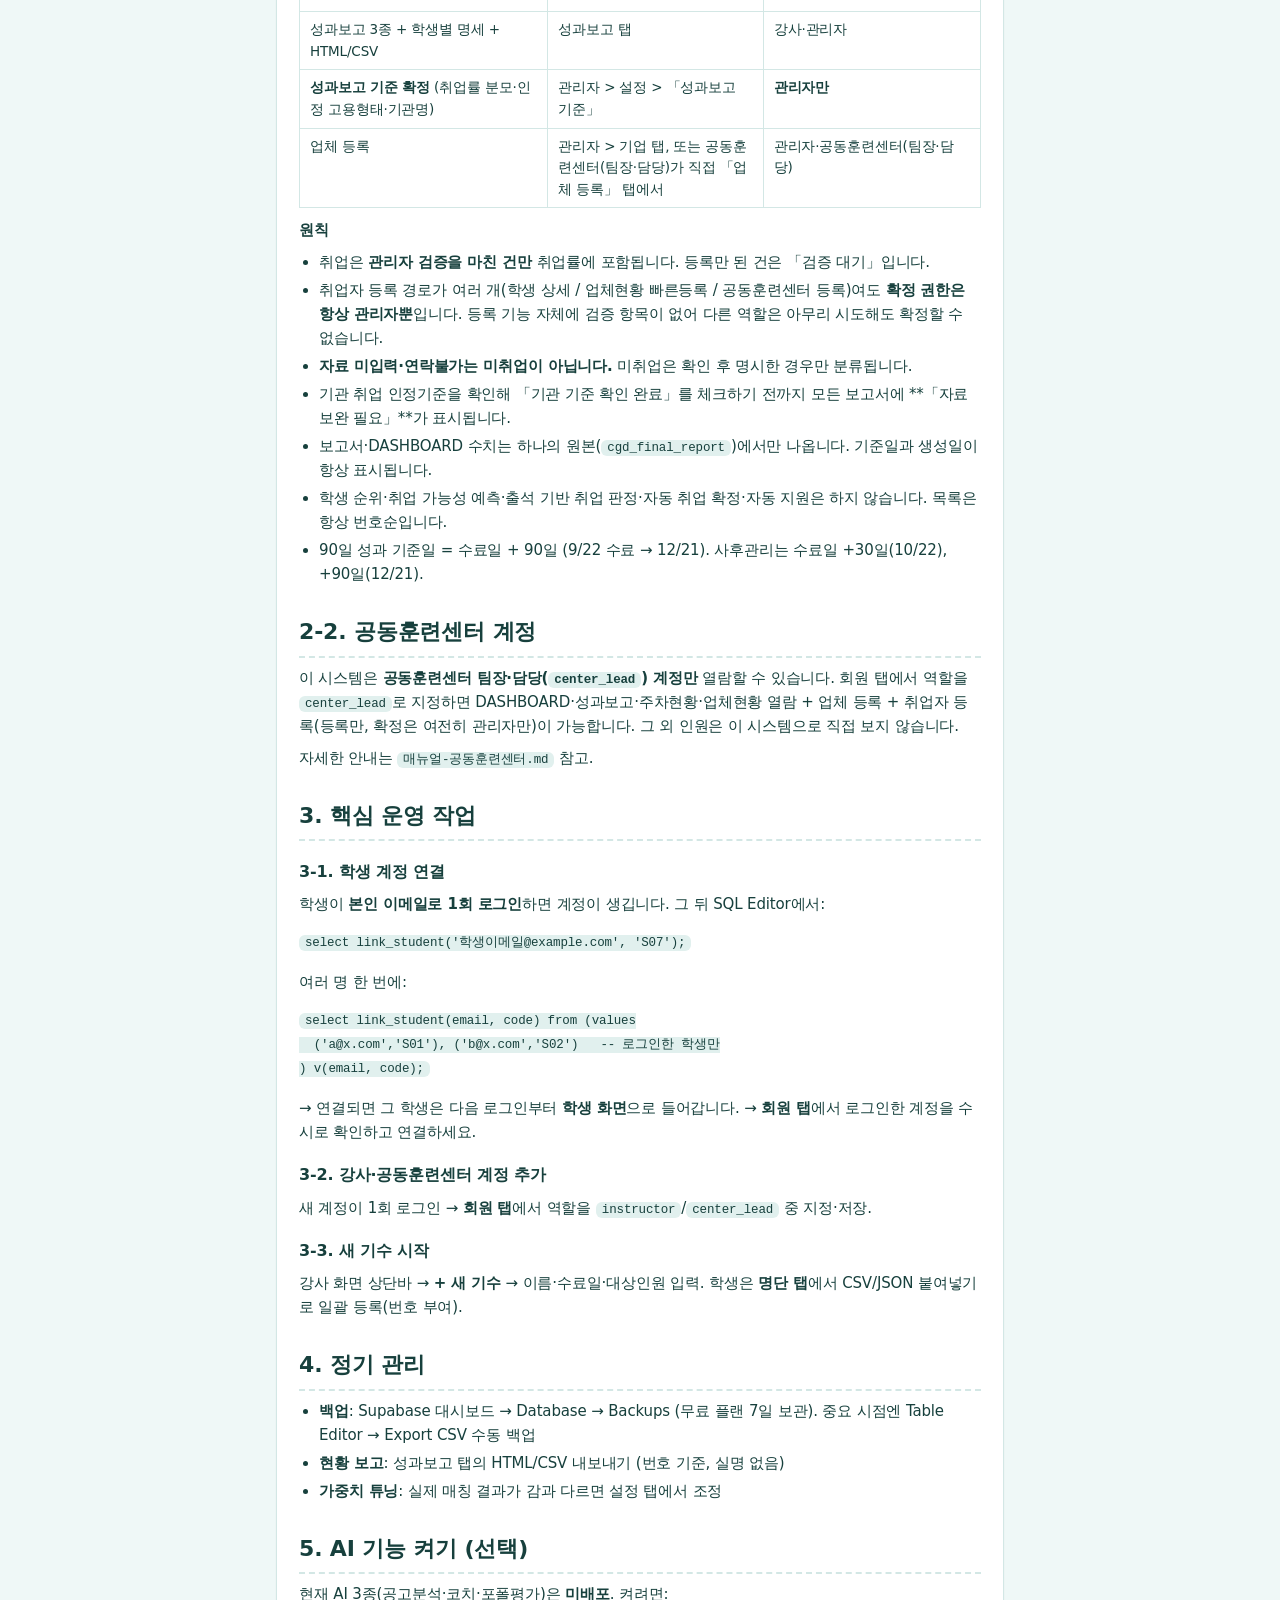
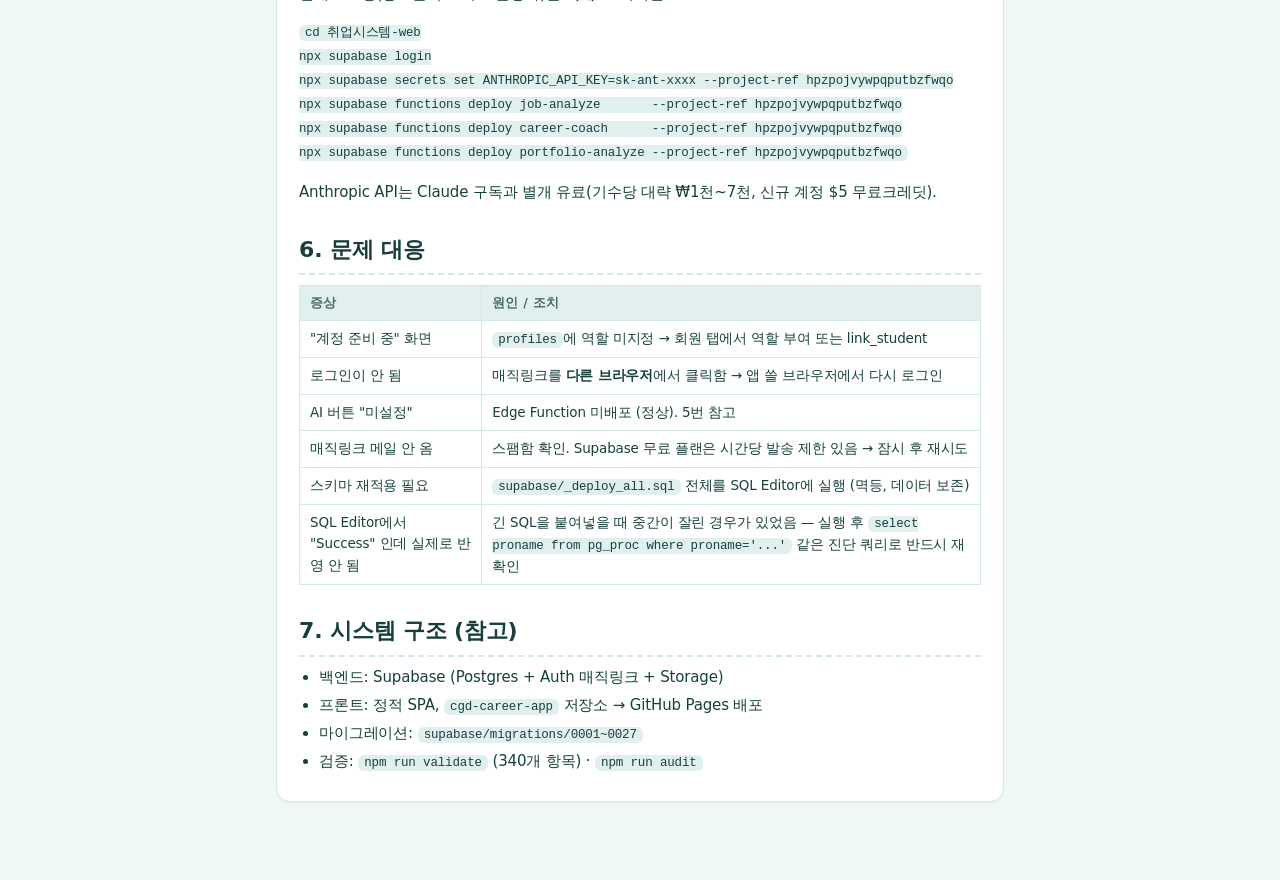
==== commit 0b866152: "10월 4주차(W43) 취업현황 리포트 추가, help 문서 접근성·위계 개선 - reports/2026-W43.html, index.json: 박세은 취업확정·김민지 면접진행· " ====
--- a/help/admin.html
+++ b/help/admin.html
@@ -7,12 +7,13 @@
 <link rel="stylesheet" href="../app.css">
 <style>
   .help-wrap { max-width: 760px; margin: 0 auto; padding: 28px 16px 64px; }
-  .help-doc h2 { margin: 28px 0 8px; padding-bottom: 6px; border-bottom: 2px dashed var(--line); font-size: 19px; }
+  .help-doc h2 { margin: 28px 0 8px; padding-bottom: 6px; border-bottom: 2px dashed var(--line); font-size: 22px; font-weight: 800; }
   .help-doc h3 { margin: 18px 0 6px; font-size: 16px; }
   .help-doc ul, .help-doc ol { padding-left: 20px; margin: 6px 0; }
   .help-doc li { margin: 4px 0; }
   .help-doc p { margin: 8px 0; }
   .help-doc blockquote { margin: 10px 0; padding: 8px 14px; border-left: 4px solid var(--accent); background: var(--bg-alt); color: var(--muted); border-radius: 8px; }
+  .help-doc blockquote a { color: #126058; }
   .help-doc table { width: 100%; border-collapse: collapse; font-size: 13.5px; margin: 10px 0; }
   .help-doc th, .help-doc td { border: 1px solid var(--line); padding: 7px 10px; text-align: left; vertical-align: top; }
   .help-doc th { background: var(--bg-alt); font-weight: 700; }
--- a/app.css
+++ b/app.css
@@ -433,6 +433,8 @@
 .card.kpi.clickable:focus-visible, .card.clickable:focus-visible { outline: 2px solid var(--accent); outline-offset: 2px; }
 tr.clickable:hover { background: var(--bg-alt); }
 li.clickable:hover { background: var(--bg-alt); border-radius: 8px; }
+tr.clickable:focus-visible, li.clickable:focus-visible { outline: 2px solid var(--accent-strong); outline-offset: -2px; background: var(--bg-alt); }
+.sr-only { position: absolute; width: 1px; height: 1px; margin: -1px; padding: 0; overflow: hidden; clip: rect(0 0 0 0); white-space: nowrap; border: 0; }
 .badge.lg { padding: 4px 14px; font-size: 14px; font-weight: 700; }
 .badge.warn { background: #FFF3C4; color: #7A5A00; }
 .badge.ok { background: #DDF4E6; color: #1B7A43; }
